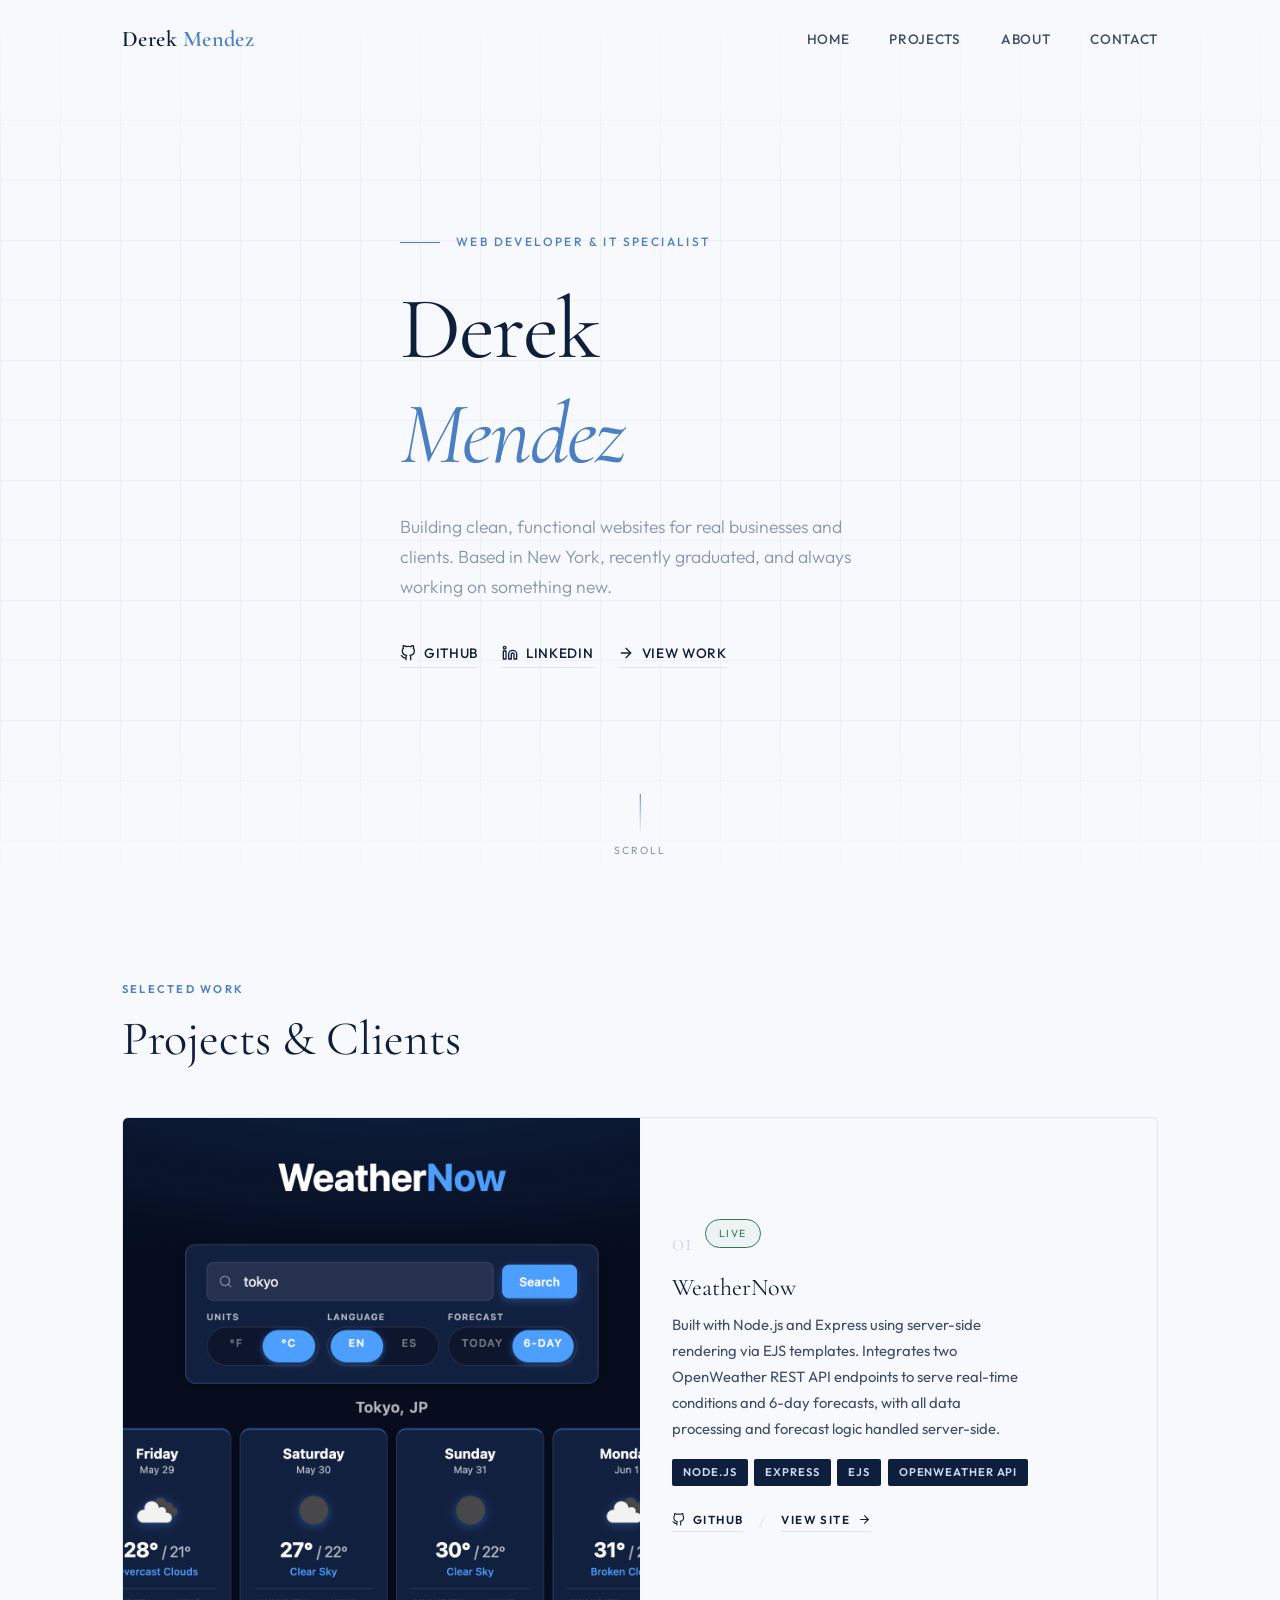
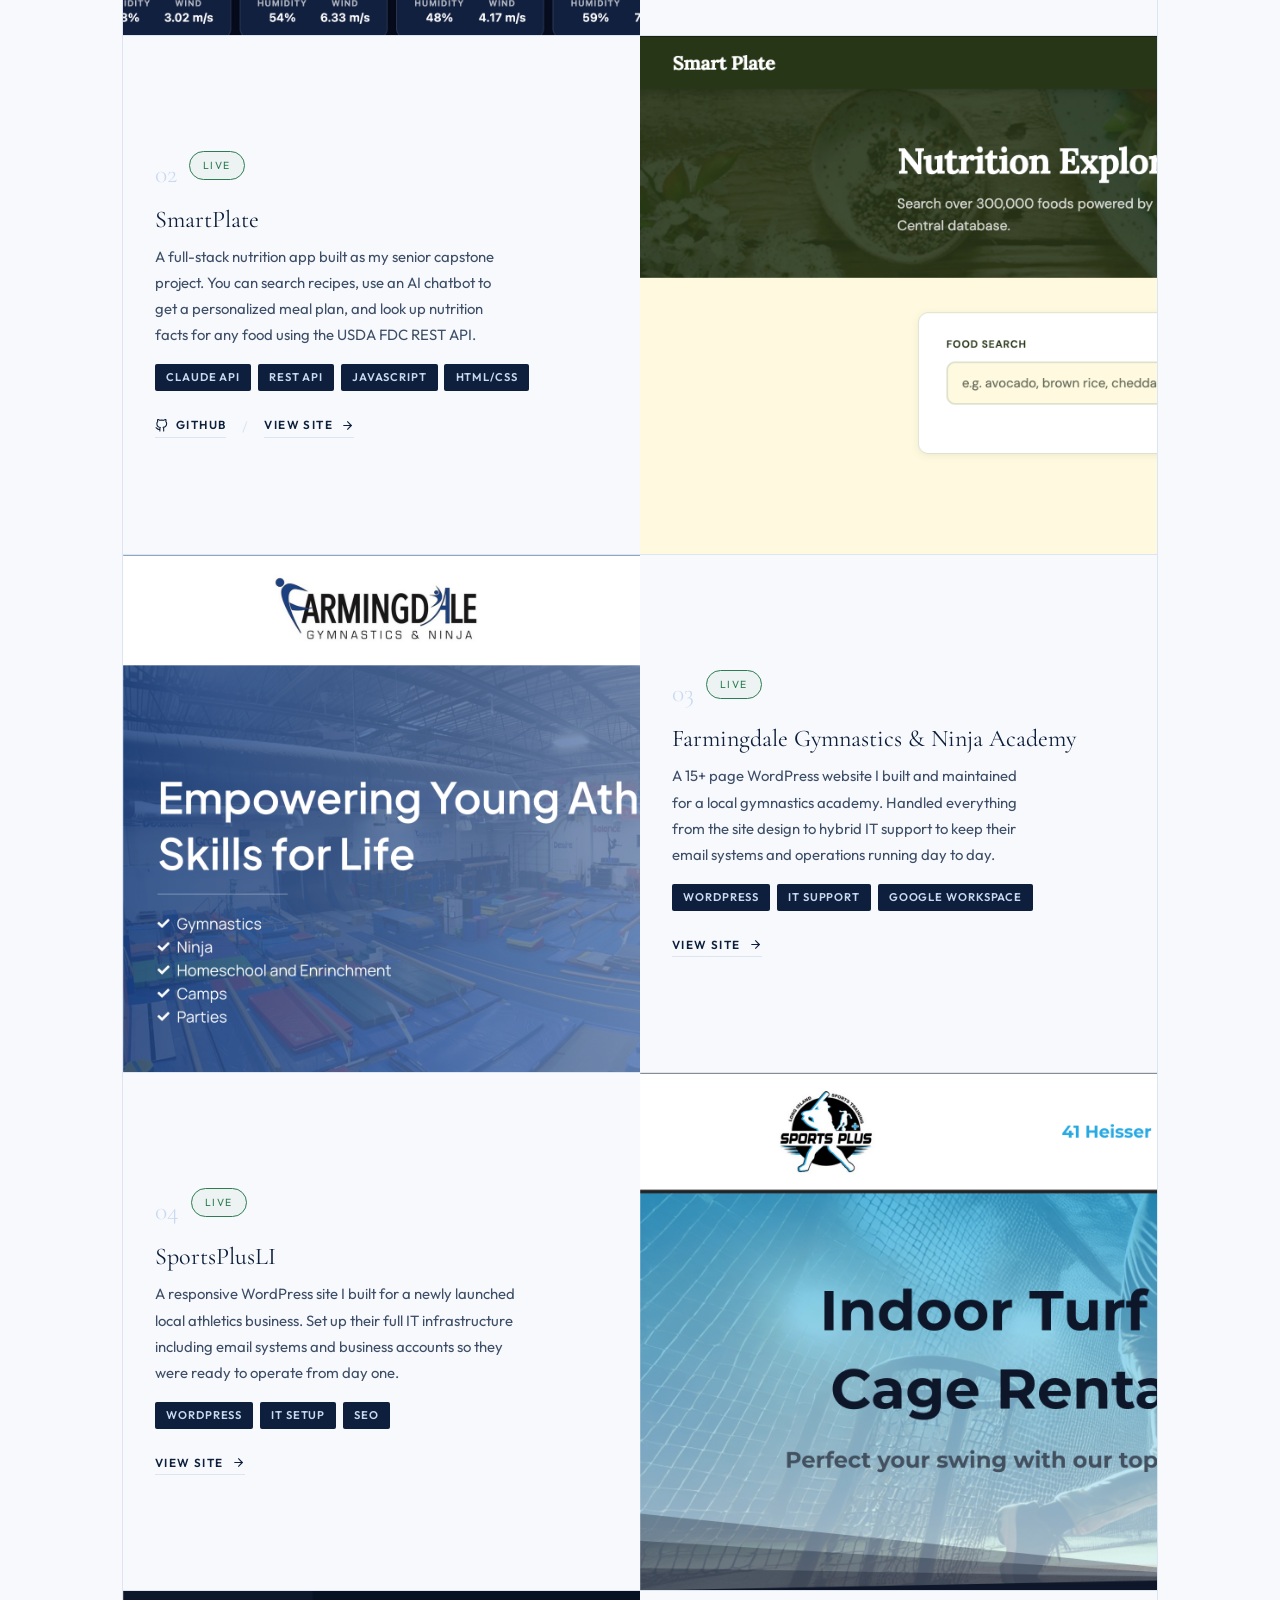
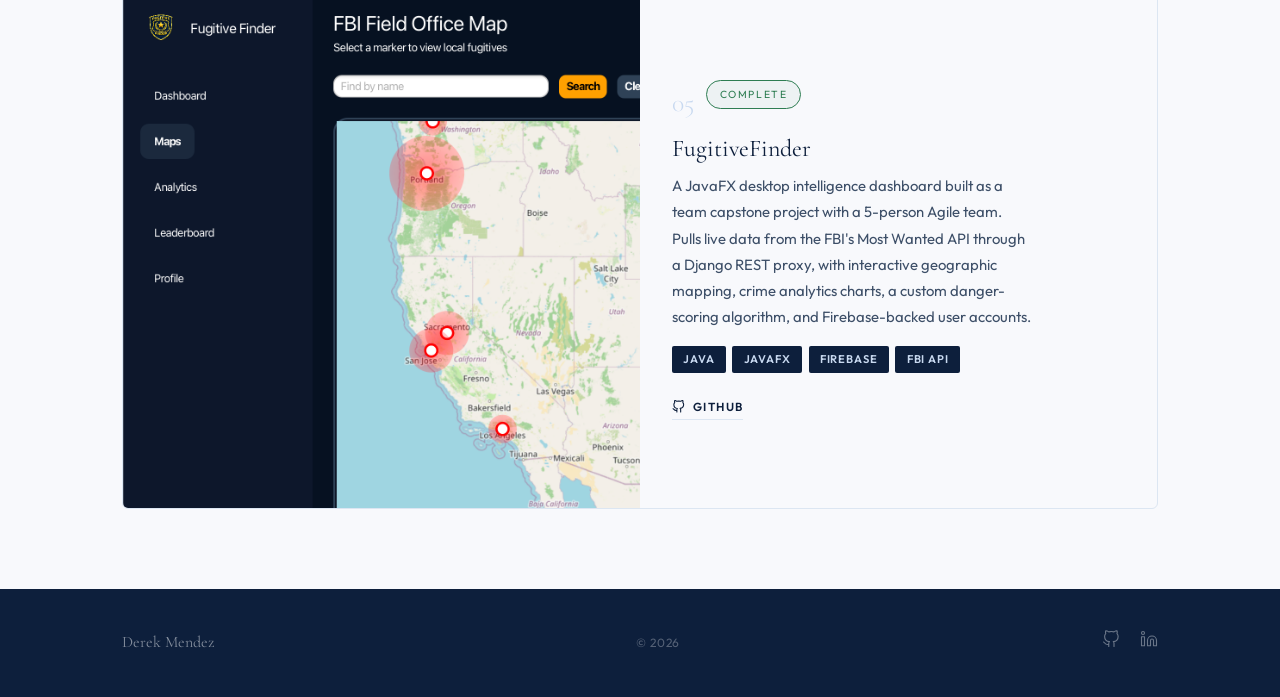
==== websites/index.html @ 8d2888b8 "Renamed folder" ====
<!--Derek Mendez Portfolio - index.html-->
<!DOCTYPE html>
<html lang="en">
<head>
  <meta charset="UTF-8" />
  <meta name="viewport" content="width=device-width, initial-scale=1.0" />
  <meta name="description" content="Derek Mendez - Web Developer & IT Specialist based in New York." />
  <title>Derek Mendez</title>
  <link rel="stylesheet" href="../css/style.css" />
</head>
<body>

<!--Navigation Top Bar-->
<nav>
  <div class="nav-inner">
    <a class="nav-logo" href="../index.html">Derek <span>Mendez</span></a>
    <ul class="nav-links">
      <li><a href="../index.html">Home</a></li>
      <li><a href="#projects">Projects</a></li>
      <li><a href="about.html">About</a></li>
      <li><a href="contact.html">Contact</a></li>
    </ul>
    <!--Hamburger for mobile-->
    <button class="hamburger" aria-label="Toggle menu">
      <span></span><span></span><span></span>
    </button>
  </div>
</nav>

<!--Mobile Menu-->
<div class="mobile-menu">
  <a href="../index.html">Home</a>
  <a href="#projects">Projects</a>
  <a href="about.html">About</a>
  <a href="contact.html">Contact</a>
</div>

<!--Hero Section-->
<section class="hero">
  <div class="container hero-content">
    <div class="hero-eyebrow">
      <span>Web Developer &amp; IT Specialist</span>
    </div>

    <h1>Derek<br /><em>Mendez</em></h1>

    <p class="hero-description">
      Building clean, functional websites for real businesses and clients.
      Based in New York, recently graduated, and always working on something new.
    </p>

    <!--Links in hero section-->
    <div class="hero-links">
      <a href="https://github.com/drkmz" target="_blank" rel="noopener">
        <!--GitHub icon-->
        <svg viewBox="0 0 24 24"><path d="M9 19c-5 1.5-5-2.5-7-3m14 6v-3.87a3.37 3.37 0 0 0-.94-2.61c3.14-.35 6.44-1.54 6.44-7A5.44 5.44 0 0 0 20 4.77 5.07 5.07 0 0 0 19.91 1S18.73.65 16 2.48a13.38 13.38 0 0 0-7 0C6.27.65 5.09 1 5.09 1A5.07 5.07 0 0 0 5 4.77a5.44 5.44 0 0 0-1.5 3.78c0 5.42 3.3 6.61 6.44 7A3.37 3.37 0 0 0 9 18.13V22"/></svg>
        GitHub
      </a>
      <a href="https://www.linkedin.com/in/derekmendez" target="_blank" rel="noopener">
        <!--LinkedIn icon-->
        <svg viewBox="0 0 24 24"><path d="M16 8a6 6 0 0 1 6 6v7h-4v-7a2 2 0 0 0-2-2 2 2 0 0 0-2 2v7h-4v-7a6 6 0 0 1 6-6z"/><rect x="2" y="9" width="4" height="12"/><circle cx="4" cy="4" r="2"/></svg>
        LinkedIn
      </a>
      <a href="#projects">
        <svg viewBox="0 0 24 24"><line x1="5" y1="12" x2="19" y2="12"/><polyline points="12 5 19 12 12 19"/></svg>
        View Work
      </a>
    </div>
  </div>

  <!--Scroll indicator-->
  <div class="hero-scroll">
    <div class="scroll-line"></div>
    <span>Scroll</span>
  </div>
</section>

<!--Projects Section-->
<section class="projects-section" id="projects">
  <div class="container">
    <span class="section-label">Selected Work</span>
    <h2>Projects &amp; Clients</h2>
  </div>

  <!--Project list - alternating image left/right, wrapped in container to keep it compact-->
  <div class="project-list-container">
    <div class="project-list">

      <!--Project 1 - WeatherNow-->
      <div class="project-row reveal">
        <div class="project-image">
          <a href="https://weathernow-sih1.onrender.com" target="_blank" rel="noopener">
            <img src="../images/WeatherNow.png" alt="WeatherNow weather app screenshot" />
            <div class="image-overlay"><span>Visit Site &rarr;</span></div>
          </a>
        </div>
        <div class="project-text">
          <div class="project-meta">
            <span class="project-num">01</span>
            <span class="project-status-badge status-live">Live</span>
          </div>
          <h3>WeatherNow</h3>
          <p>
            Built with Node.js and Express using server-side rendering via EJS templates.
            Integrates two OpenWeather REST API endpoints to serve real-time conditions and
            6-day forecasts, with all data processing and forecast logic handled server-side.
          </p>
          <div class="tech-stack">
            <span class="tech-tag">Node.js</span>
            <span class="tech-tag">Express</span>
            <span class="tech-tag">EJS</span>
            <span class="tech-tag">OpenWeather API</span>
          </div>
          <div class="project-links">
            <a href="https://github.com/drkmz/WeatherNow" target="_blank" rel="noopener" class="project-link">
              <svg viewBox="0 0 24 24"><path d="M9 19c-5 1.5-5-2.5-7-3m14 6v-3.87a3.37 3.37 0 0 0-.94-2.61c3.14-.35 6.44-1.54 6.44-7A5.44 5.44 0 0 0 20 4.77 5.07 5.07 0 0 0 19.91 1S18.73.65 16 2.48a13.38 13.38 0 0 0-7 0C6.27.65 5.09 1 5.09 1A5.07 5.07 0 0 0 5 4.77a5.44 5.44 0 0 0-1.5 3.78c0 5.42 3.3 6.61 6.44 7A3.37 3.37 0 0 0 9 18.13V22"/></svg>
              GitHub
            </a>
            <span class="project-links-sep">/</span>
            <a href="https://weathernow-sih1.onrender.com" target="_blank" rel="noopener" class="project-link">
              View Site
              <svg viewBox="0 0 24 24"><line x1="5" y1="12" x2="19" y2="12"/><polyline points="12 5 19 12 12 19"/></svg>
            </a>
          </div>
        </div>
      </div>

      <!--Project 2 - SmartPlate-->
      <div class="project-row project-row-reverse reveal">
        <div class="project-image">
          <div class="project-placeholder placeholder-smartplate">
            <a href="https://smartplate.site/" target="_blank" rel="noopener">
              <img src="../images/smartplate.png" alt="SmartPlate nutrition app screenshot" />
              <div class="image-overlay"><span>Visit Site &rarr;</span></div>
            </a>
          </div>
        </div>
        <div class="project-text">
          <div class="project-meta">
            <span class="project-num">02</span>
            <span class="project-status-badge status-live">Live</span>
          </div>
          <h3>SmartPlate</h3>
          <p>
            A full-stack nutrition app built as my senior capstone project. You can search recipes,
            use an AI chatbot to get a personalized meal plan, and look up nutrition
            facts for any food using the USDA FDC REST API.
          </p>
          <div class="tech-stack">
            <span class="tech-tag">Claude API</span>
            <span class="tech-tag">REST API</span>
            <span class="tech-tag">JavaScript</span>
            <span class="tech-tag">HTML/CSS</span>
          </div>
          <div class="project-links">
            <a href="https://github.com/drkmz/SmartPlate" target="_blank" rel="noopener" class="project-link">
              <svg viewBox="0 0 24 24"><path d="M9 19c-5 1.5-5-2.5-7-3m14 6v-3.87a3.37 3.37 0 0 0-.94-2.61c3.14-.35 6.44-1.54 6.44-7A5.44 5.44 0 0 0 20 4.77 5.07 5.07 0 0 0 19.91 1S18.73.65 16 2.48a13.38 13.38 0 0 0-7 0C6.27.65 5.09 1 5.09 1A5.07 5.07 0 0 0 5 4.77a5.44 5.44 0 0 0-1.5 3.78c0 5.42 3.3 6.61 6.44 7A3.37 3.37 0 0 0 9 18.13V22"/></svg>
              GitHub
            </a>
            <span class="project-links-sep">/</span>
            <a href="https://smartplate.site/" target="_blank" rel="noopener" class="project-link">
              View Site
              <svg viewBox="0 0 24 24"><line x1="5" y1="12" x2="19" y2="12"/><polyline points="12 5 19 12 12 19"/></svg>
            </a>
          </div>
        </div>
      </div>

      <!--Project 3 - Farmingdale Gymnastics-->
      <div class="project-row reveal">
        <div class="project-image">
          <a href="http://fgany.com" target="_blank" rel="noopener">
            <img src="../images/fgany.png" alt="Farmingdale Gymnastics and Ninja Academy website screenshot" />
            <div class="image-overlay"><span>Visit Site &rarr;</span></div>
          </a>
        </div>
        <div class="project-text">
          <div class="project-meta">
            <span class="project-num">03</span>
            <span class="project-status-badge status-live">Live</span>
          </div>
          <h3>Farmingdale Gymnastics &amp; Ninja Academy</h3>
          <p>
            A 15+ page WordPress website I built and maintained for a local gymnastics academy.
            Handled everything from the site design to hybrid IT support to keep
            their email systems and operations running day to day.
          </p>
          <div class="tech-stack">
            <span class="tech-tag">WordPress</span>
            <span class="tech-tag">IT Support</span>
            <span class="tech-tag">Google Workspace</span>
          </div>
          <a href="http://fgany.com" target="_blank" rel="noopener" class="project-link">
            View Site
            <svg viewBox="0 0 24 24"><line x1="5" y1="12" x2="19" y2="12"/><polyline points="12 5 19 12 12 19"/></svg>
          </a>
        </div>
      </div>

      <!--Project 4 - SportsPlusLI-->
      <div class="project-row project-row-reverse reveal">
        <div class="project-image">
          <a href="http://it.sportsplusli.com" target="_blank" rel="noopener">
            <img src="../images/sportsplusli.png" alt="SportsPlusLI website screenshot" />
            <div class="image-overlay"><span>Visit Site &rarr;</span></div>
          </a>
        </div>
        <div class="project-text">
          <div class="project-meta">
            <span class="project-num">04</span>
            <span class="project-status-badge status-live">Live</span>
          </div>
          <h3>SportsPlusLI</h3>
          <p>
            A responsive WordPress site I built for a newly launched local athletics business.
            Set up their full IT infrastructure including email systems and business accounts
            so they were ready to operate from day one.
          </p>
          <div class="tech-stack">
            <span class="tech-tag">WordPress</span>
            <span class="tech-tag">IT Setup</span>
            <span class="tech-tag">SEO</span>
          </div>
          <a href="http://it.sportsplusli.com" target="_blank" rel="noopener" class="project-link">
            View Site
            <svg viewBox="0 0 24 24"><line x1="5" y1="12" x2="19" y2="12"/><polyline points="12 5 19 12 12 19"/></svg>
          </a>
        </div>
      </div>

      <!--Project 5 - FugitiveFinder-->
      <div class="project-row reveal">
        <div class="project-image">
          <a href="https://github.com/drkmz/Fugitive-Finder" target="_blank" rel="noopener">
            <img src="../images/fugitivefinder.png" alt="FugitiveFinder desktop app screenshot" />
            <div class="image-overlay"><span>View on GitHub &rarr;</span></div>
          </a>
        </div>
        <div class="project-text">
          <div class="project-meta">
            <span class="project-num">05</span>
            <span class="project-status-badge status-live">Complete</span>
          </div>
          <h3>FugitiveFinder</h3>
          <p>
            A JavaFX desktop intelligence dashboard built as a team capstone project with a
            5-person Agile team. Pulls live data from the FBI's Most Wanted API through a Django
            REST proxy, with interactive geographic mapping, crime analytics charts, a custom
            danger-scoring algorithm, and Firebase-backed user accounts.
          </p>
          <div class="tech-stack">
            <span class="tech-tag">Java</span>
            <span class="tech-tag">JavaFX</span>
            <span class="tech-tag">Firebase</span>
            <span class="tech-tag">FBI API</span>
          </div>
          <a href="https://github.com/drkmz/Fugitive-Finder" target="_blank" rel="noopener" class="project-link">
            <svg viewBox="0 0 24 24"><path d="M9 19c-5 1.5-5-2.5-7-3m14 6v-3.87a3.37 3.37 0 0 0-.94-2.61c3.14-.35 6.44-1.54 6.44-7A5.44 5.44 0 0 0 20 4.77 5.07 5.07 0 0 0 19.91 1S18.73.65 16 2.48a13.38 13.38 0 0 0-7 0C6.27.65 5.09 1 5.09 1A5.07 5.07 0 0 0 5 4.77a5.44 5.44 0 0 0-1.5 3.78c0 5.42 3.3 6.61 6.44 7A3.37 3.37 0 0 0 9 18.13V22"/></svg>
            GitHub
          </a>
        </div>
      </div>

    </div><!--end project-list-->
  </div><!--end project-list-container-->
</section>

<!--Footer-->
<footer>
  <div class="footer-inner">
    <span class="footer-name">Derek Mendez</span>
    <span class="footer-copy">&copy; 2026</span>
    <div class="footer-socials">
      <a href="https://github.com/drkmz" target="_blank" rel="noopener" aria-label="GitHub">
        <svg viewBox="0 0 24 24"><path d="M9 19c-5 1.5-5-2.5-7-3m14 6v-3.87a3.37 3.37 0 0 0-.94-2.61c3.14-.35 6.44-1.54 6.44-7A5.44 5.44 0 0 0 20 4.77 5.07 5.07 0 0 0 19.91 1S18.73.65 16 2.48a13.38 13.38 0 0 0-7 0C6.27.65 5.09 1 5.09 1A5.07 5.07 0 0 0 5 4.77a5.44 5.44 0 0 0-1.5 3.78c0 5.42 3.3 6.61 6.44 7A3.37 3.37 0 0 0 9 18.13V22"/></svg>
      </a>
      <a href="https://www.linkedin.com/in/derekmendez" target="_blank" rel="noopener" aria-label="LinkedIn">
        <svg viewBox="0 0 24 24"><path d="M16 8a6 6 0 0 1 6 6v7h-4v-7a2 2 0 0 0-2-2 2 2 0 0 0-2 2v7h-4v-7a6 6 0 0 1 6-6z"/><rect x="2" y="9" width="4" height="12"/><circle cx="4" cy="4" r="2"/></svg>
      </a>
    </div>
  </div>
</footer>
<!--Inject js scrip-->
<script src="../js/main.js"></script>
</body>
</html>
---- css/style.css ----
/* Derek Mendez Portfolio - style.css */

/* Import Google fonts*/
@import url('https://fonts.googleapis.com/css2?family=Cormorant+Garamond:ital,wght@0,300;0,400;0,600;1,300;1,400&family=Outfit:wght@300;400;500;600&display=swap');

/*Save color variables from color pallete */
:root {
  --navy:       #0d1f3c;
  --navy-mid:   #162847;
  --navy-light: #1e3560;
  --blue-accent:#4a7fc1;
  --blue-soft:  #c8d9f0;
  --white:      #f8f9fc;
  --off-white:  #eef1f7;
  --text-body:  #3d4f68;
  --text-muted: #8496af;
  --border:     #dce6f2;

  /*Other needed variables*/
  --font-display: 'Cormorant Garamond', serif;
  --font-body:    'Outfit', sans-serif;

  --radius: 4px;
  --transition: 0.3s ease;
  --shadow: 0 2px 20px rgba(13,31,60,0.08);
  --shadow-hover: 0 8px 40px rgba(13,31,60,0.15);
}

/*Reset*/
*, *::before, *::after { box-sizing: border-box; margin: 0; padding: 0; }

html { scroll-behavior: smooth; font-size: 16px; }

body {
  font-family: var(--font-body);
  background: var(--white);
  color: var(--text-body);
  line-height: 1.7;
  -webkit-font-smoothing: antialiased;
}

img {
  display: block; max-width: 100%;
}
a {
  text-decoration: none; color: inherit;
}
ul {
  list-style: none;
}

/*Typography*/
h1, h2, h3, h4 {
  font-family: var(--font-display);
  color: var(--navy);
  line-height: 1.2;
  font-weight: 400;
}

/*Responsive font sizes that scales with viewport*/
h1 { font-size: clamp(3rem, 7vw, 5.5rem); letter-spacing: -0.02em; }
h2 { font-size: clamp(2rem, 4vw, 3rem); }
h3 { font-size: clamp(1.3rem, 2.5vw, 1.8rem); }

.section-label {
  font-family: var(--font-body);
  font-size: 0.7rem;
  font-weight: 600;
  letter-spacing: 0.2em;
  text-transform: uppercase;
  color: var(--blue-accent);
  display: block;
  margin-bottom: 0.75rem;
}

/*Layout Container*/
.container {
  max-width: 1100px;
  margin: 0 auto;
  padding: 0 2rem;
}

section { padding: 5rem 0; }

/*Nav Bar*/
nav {
  position: fixed;
  top: 0; left: 0; right: 0;
  z-index: 100;
  padding: 1.25rem 0;
  background: transparent;
  transition: background var(--transition), box-shadow var(--transition), border-color var(--transition);
}

nav.scrolled {
  background: rgba(248,249,252,0.97);
  backdrop-filter: blur(12px);
  box-shadow: 0 1px 0 var(--border), 0 2px 12px rgba(13,31,60,0.08);
  border-bottom: 1px solid var(--border);
}

.nav-inner {
  max-width: 1100px;
  margin: 0 auto;
  padding: 0 2rem;
  display: flex;
  align-items: center;
  justify-content: space-between;
}

.nav-logo {
  font-family: var(--font-display);
  font-size: 1.4rem;
  font-weight: 600;
  color: var(--navy);
  letter-spacing: 0.02em;
}

.nav-logo span {
  color: var(--blue-accent);
}

.nav-links {
  display: flex;
  gap: 2.5rem;
  align-items: center;
}

.nav-links a {
  font-size: 0.85rem;
  font-weight: 500;
  letter-spacing: 0.05em;
  color: var(--text-body);
  text-transform: uppercase;
  position: relative;
  transition: color var(--transition);
}

.nav-links a::after {
  content: '';
  position: absolute;
  bottom: -3px; left: 0;
  width: 0; height: 1.5px;
  background: var(--blue-accent);
  transition: width var(--transition);
}

.nav-links a:hover,
.nav-links a.active {
  color: var(--navy);
}

.nav-links a:hover::after,
.nav-links a.active::after {
  width: 100%;
}

/*Hamburger */
.hamburger {
  display: none;
  flex-direction: column;
  gap: 5px;
  cursor: pointer;
  background: none;
  border: none;
  padding: 4px;
}

.hamburger span {
  display: block;
  width: 24px;
  height: 2px;
  background: var(--navy);
  transition: all var(--transition);
}

.hamburger.open span:nth-child(1) { transform: rotate(45deg) translate(5px, 5px); }
.hamburger.open span:nth-child(2) { opacity: 0; }
.hamburger.open span:nth-child(3) { transform: rotate(-45deg) translate(5px, -5px); }

/*Mobile nav */
.mobile-menu {
  display: none;
  position: fixed;
  top: 0; left: 0; right: 0; bottom: 0;
  background: var(--navy);
  z-index: 99;
  flex-direction: column;
  align-items: center;
  justify-content: center;
  gap: 2.5rem;
}

.mobile-menu.open { display: flex; }

.mobile-menu a {
  font-family: var(--font-display);
  font-size: 2.5rem;
  color: var(--white);
  font-weight: 300;
  letter-spacing: 0.02em;
  transition: color var(--transition);
}

.mobile-menu a:hover { color: var(--blue-soft); }

/*Home Page - Hero Section*/
.hero {
  min-height: 100vh;
  display: flex;
  align-items: center;
  padding-top: 5rem;
  position: relative;
  overflow: hidden;
}

/*Grid background */
.hero::before {
  content: '';
  position: absolute;
  inset: 0;
  background-image:
    linear-gradient(var(--border) 1px, transparent 1px),
    linear-gradient(90deg, var(--border) 1px, transparent 1px);
  background-size: 60px 60px;
  opacity: 0.4;
  pointer-events: none;
}

/*Gradient fade from top and bottom */
.hero::after {
  content: '';
  position: absolute;
  inset: 0;
  background:
    linear-gradient(to bottom, var(--white) 0%, transparent 20%, transparent 80%, var(--white) 100%);
  pointer-events: none;
}

.hero-content {
  position: relative;
  z-index: 1;
}

.hero-eyebrow {
  display: flex;
  align-items: center;
  gap: 1rem;
  margin-bottom: 1.5rem;
  opacity: 0;
  animation: fadeUp 0.8s ease 0.2s forwards;
}

.hero-eyebrow::before {
  content: '';
  display: block;
  width: 40px;
  height: 1px;
  background: var(--blue-accent);
}

.hero-eyebrow span {
  font-size: 0.75rem;
  font-weight: 500;
  letter-spacing: 0.2em;
  text-transform: uppercase;
  color: var(--blue-accent);
}

.hero h1 {
  opacity: 0;
  animation: fadeUp 0.8s ease 0.4s forwards;
}

.hero h1 em {
  font-style: italic;
  color: var(--blue-accent);
}

.hero-description {
  margin-top: 1.5rem;
  font-size: 1.1rem;
  color: var(--text-muted);
  max-width: 480px;
  font-weight: 300;
  opacity: 0;
  animation: fadeUp 0.8s ease 0.6s forwards;
}

.hero-links {
  display: flex;
  gap: 1.5rem;
  margin-top: 2.5rem;
  opacity: 0;
  animation: fadeUp 0.8s ease 0.8s forwards;
}

.hero-links a {
  display: flex;
  align-items: center;
  gap: 0.5rem;
  font-size: 0.85rem;
  font-weight: 500;
  letter-spacing: 0.05em;
  text-transform: uppercase;
  color: var(--navy);
  border-bottom: 1.5px solid var(--border);
  padding-bottom: 2px;
  transition: color var(--transition), border-color var(--transition);
}

.hero-links a:hover {
  color: var(--blue-accent);
  border-color: var(--blue-accent);
}

.hero-links a svg {
  width: 16px; height: 16px;
  stroke: currentColor;
  fill: none;
  stroke-width: 2;
  stroke-linecap: round;
  stroke-linejoin: round;
}

.hero-scroll {
  position: absolute;
  bottom: 2.5rem;
  left: 50%;
  transform: translateX(-50%);
  z-index: 1;
  display: flex;
  flex-direction: column;
  align-items: center;
  gap: 0.5rem;
  opacity: 0;
  animation: fadeIn 1s ease 1.2s forwards;
}

.hero-scroll span {
  font-size: 0.65rem;
  letter-spacing: 0.2em;
  text-transform: uppercase;
  color: var(--text-muted);
}

.scroll-line {
  width: 1px;
  height: 40px;
  background: linear-gradient(to bottom, var(--blue-accent), transparent);
  animation: scrollPulse 2s ease-in-out infinite;
}

/*Projects section on home page - justinchi.me style*/
.projects-section {
  padding: 5rem 0;
}

.projects-section > .container {
  margin-bottom: 3rem;
}

/*Constrains the whole project list to a box - keeps it compact*/
.project-list-container {
  max-width: 1100px;
  margin: 0 auto;
  padding: 0 2rem;
}

/*Each project row - image on one side, text on other*/
.project-list {
  display: flex;
  flex-direction: column;
  border: 1px solid var(--border);
  border-radius: 6px;
  overflow: hidden;
}

.project-row {
  display: grid;
  grid-template-columns: 1fr 1fr;
  min-height: 260px;
  border-bottom: 1px solid var(--border);
  opacity: 0;
  transform: translateY(24px);
  transition: opacity 0.6s ease, transform 0.6s ease;
}

.project-row.visible {
  opacity: 1;
  transform: translateY(0);
}

.project-row:last-child {
  border-bottom: none;
}

/*Flip image to right side on even rows*/
.project-row-reverse {
  direction: rtl;
}

.project-row-reverse > * {
  direction: ltr;
}

/*Image half*/
.project-image {
  position: relative;
  overflow: hidden;
  background: var(--off-white);
}

.project-image a {
  display: block;
  width: 100%;
  height: 100%;
}

.project-image img {
  width: 100%;
  height: 100%;
  object-fit: cover;
  object-position: top center;
  display: block;
  transition: transform 0.5s ease;
}

.project-image:hover img {
  transform: scale(1.03);
}

/*Hover overlay on image*/
.image-overlay {
  position: absolute;
  inset: 0;
  background: rgba(13,31,60,0.5);
  display: flex;
  align-items: center;
  justify-content: center;
  opacity: 0;
  transition: opacity var(--transition);
}

.project-image:hover .image-overlay {
  opacity: 1;
}

.image-overlay span {
  font-size: 0.85rem;
  font-weight: 600;
  letter-spacing: 0.15em;
  text-transform: uppercase;
  color: var(--white);
}

/*Placeholder for in-progress projects*/
.project-placeholder {
  width: 100%;
  height: 100%;
  min-height: 260px;
  display: flex;
  flex-direction: column;
  align-items: center;
  justify-content: center;
  gap: 0.75rem;
}

.placeholder-smartplate {
  background: linear-gradient(135deg, var(--navy) 0%, var(--navy-light) 100%);
}

.placeholder-fugitive {
  background: linear-gradient(135deg, #0d2240 0%, #1a3a5c 100%);
}

.placeholder-weathernow {
  background: linear-gradient(135deg, #0b1d33 0%, #0e3460 50%, #1a5276 100%);
}

.project-placeholder svg {
  width: 36px;
  height: 36px;
  stroke: var(--blue-soft);
  opacity: 0.5;
}

.project-placeholder span {
  font-family: var(--font-display);
  font-size: 1.1rem;
  font-weight: 600;
  color: rgba(248,249,252,0.6);
  letter-spacing: 0.02em;
}

.project-placeholder small {
  font-size: 0.65rem;
  font-weight: 600;
  letter-spacing: 0.2em;
  text-transform: uppercase;
  color: var(--blue-accent);
  border: 1px solid var(--blue-accent);
  padding: 0.2rem 0.7rem;
  border-radius: 20px;
}

/*Text half - tightened padding*/
.project-text {
  padding: 1.75rem 2rem;
  display: flex;
  flex-direction: column;
  justify-content: center;
}

.project-meta {
  display: flex;
  align-items: center;
  gap: 0.75rem;
  margin-bottom: 0.6rem;
}

.project-num {
  font-family: var(--font-display);
  font-size: 1.6rem;
  font-weight: 300;
  color: var(--blue-soft);
  line-height: 1;
  user-select: none;
}

.project-text h3 {
  margin-bottom: 0.6rem;
  font-size: clamp(1.1rem, 2vw, 1.5rem);
}

.project-text p {
  color: var(--text-body);
  font-size: 0.93rem;
  font-weight: 400;
  line-height: 1.75;
  margin-bottom: 1rem;
  max-width: 360px;
}

/*Arrow link at bottom of project text*/
.project-link {
  display: inline-flex;
  align-items: center;
  gap: 0.5rem;
  font-size: 0.73rem;
  font-weight: 600;
  letter-spacing: 0.12em;
  text-transform: uppercase;
  color: var(--navy);
  border-bottom: 1.5px solid var(--border);
  padding-bottom: 2px;
  align-self: flex-start;
  transition: color var(--transition), border-color var(--transition), gap var(--transition);
}

.project-link:hover {
  color: var(--blue-accent);
  border-color: var(--blue-accent);
  gap: 0.8rem;
}

.project-link svg {
  width: 13px; height: 13px;
  stroke: currentColor;
  fill: none;
  stroke-width: 2;
  stroke-linecap: round;
  stroke-linejoin: round;
}

.project-links {
  display: flex;
  align-items: center;
  gap: 1rem;
  flex-wrap: wrap;
}

.project-links-sep {
  color: var(--border);
  font-size: 0.9rem;
  user-select: none;
}

/*About Page*/
.about-hero {
  padding-top: 10rem;
  padding-bottom: 2rem;
}

.about-hero h1 { margin-bottom: 1.5rem; }

.resume-actions {
  display: flex;
  gap: 1rem;
  margin-top: 2rem;
  flex-wrap: wrap;
}

.btn-resume {
  display: inline-flex;
  align-items: center;
  gap: 0.5rem;
  font-family: var(--font-body);
  font-size: 0.73rem;
  font-weight: 600;
  letter-spacing: 0.12em;
  text-transform: uppercase;
  padding: 0.75rem 1.5rem;
  border-radius: var(--radius);
  cursor: pointer;
  transition: all var(--transition);
  text-decoration: none;
}

.btn-resume-primary {
  background: var(--navy);
  color: var(--white);
  border: 1.5px solid var(--navy);
}

.btn-resume-primary:hover {
  background: var(--blue-accent);
  border-color: var(--blue-accent);
}

.btn-resume-secondary {
  background: transparent;
  color: var(--navy);
  border: 1.5px solid var(--border);
}

.btn-resume-secondary:hover {
  border-color: var(--blue-accent);
  color: var(--blue-accent);
}

.btn-resume svg {
  width: 14px;
  height: 14px;
  stroke: currentColor;
  fill: none;
  stroke-width: 2;
  stroke-linecap: round;
  stroke-linejoin: round;
}

/* Resume modal */
.resume-modal {
  display: none;
  position: fixed;
  inset: 0;
  background: rgba(13,31,60,0.7);
  z-index: 1000;
  align-items: center;
  justify-content: center;
  padding: 2rem;
}

.resume-modal.open {
  display: flex;
}

.resume-modal-inner {
  background: var(--white);
  border-radius: 6px;
  width: 100%;
  max-width: 900px;
  height: 92vh;
  display: flex;
  flex-direction: column;
  overflow: hidden;
  box-shadow: 0 20px 60px rgba(13,31,60,0.3);
}

.resume-modal-header {
  display: flex;
  align-items: center;
  justify-content: space-between;
  padding: 1rem 1.5rem;
  border-bottom: 1px solid var(--border);
  flex-shrink: 0;
}

.resume-modal-header span {
  font-size: 0.75rem;
  font-weight: 600;
  letter-spacing: 0.1em;
  text-transform: uppercase;
  color: var(--navy);
}

.resume-modal-header a {
  display: inline-flex;
  align-items: center;
  gap: 0.4rem;
  font-size: 0.73rem;
  font-weight: 600;
  letter-spacing: 0.1em;
  text-transform: uppercase;
  color: var(--blue-accent);
  text-decoration: none;
  transition: color var(--transition);
}

.resume-modal-header a:hover { color: var(--navy); }

.resume-modal-header a svg {
  width: 13px; height: 13px;
  stroke: currentColor;
  fill: none;
  stroke-width: 2;
  stroke-linecap: round;
  stroke-linejoin: round;
}

.resume-modal-close {
  background: none;
  border: none;
  cursor: pointer;
  padding: 0.25rem;
  color: var(--text-muted);
  transition: color var(--transition);
  margin-left: 1.5rem;
}

.resume-modal-close:hover { color: var(--navy); }

.resume-modal-close svg {
  width: 18px; height: 18px;
  stroke: currentColor;
  fill: none;
  stroke-width: 2;
  stroke-linecap: round;
  stroke-linejoin: round;
}

.resume-modal-inner iframe {
  flex: 1;
  width: 100%;
  border: none;
  min-height: 0;
}

@media (max-width: 768px) {
  .btn-resume-preview { display: none; }
}

.about-hero .lead {
  font-size: 1.2rem;
  color: var(--text-muted);
  max-width: 600px;
  font-weight: 300;
  line-height: 1.8;
}

.about-divider {
  width: 100%;
  height: 1px;
  background: var(--border);
  margin: 3rem 0;
}

.about-grid {
  display: grid;
  grid-template-columns: 1fr 1fr;
  gap: 5rem;
  align-items: start;
}

.about-bio p {
  margin-bottom: 1.25rem;
  color: var(--text-body);
  font-size: 1rem;
  font-weight: 300;
}

.about-bio p:first-child { font-size: 1.1rem; }

.about-sidebar {}

.sidebar-block {
  margin-bottom: 3rem;
}

.sidebar-block h4 {
  font-size: 0.7rem;
  letter-spacing: 0.2em;
  text-transform: uppercase;
  color: var(--blue-accent);
  margin-bottom: 1.25rem;
  font-family: var(--font-body);
  font-weight: 600;
}

/* Education entries */
.edu-entry {
  border-left: 2px solid var(--border);
  padding-left: 1.25rem;
  margin-bottom: 1.5rem;
  position: relative;
}

.edu-entry::before {
  content: '';
  position: absolute;
  left: -4px; top: 6px;
  width: 6px; height: 6px;
  border-radius: 50%;
  background: var(--blue-accent);
}

.edu-entry .school { font-weight: 500; color: var(--navy); font-size: 0.95rem; }
.edu-entry .degree { font-size: 0.85rem; color: var(--text-muted); margin-top: 0.2rem; }
.edu-entry .year   { font-size: 0.75rem; color: var(--blue-accent); margin-top: 0.3rem; font-weight: 500; }

/*Skill tags in the about sidebar*/
.skills-list {
  display: flex;
  flex-wrap: wrap;
  gap: 0.5rem;
}

.skill-tag {
  font-size: 0.75rem;
  font-weight: 500;
  padding: 0.35rem 0.85rem;
  background: var(--off-white);
  border: 1px solid var(--border);
  color: var(--navy);
  border-radius: 3px;
  letter-spacing: 0.03em;
  transition: background var(--transition), border-color var(--transition);
}

.skill-tag:hover {
  background: var(--blue-soft);
  border-color: var(--blue-accent);
}

/*Experience entries in about page*/
.exp-entry {
  margin-bottom: 2rem;
  padding-bottom: 2rem;
  border-bottom: 1px solid var(--border);
}

.exp-entry:last-child { border-bottom: none; }

.exp-entry .role { font-weight: 500; color: var(--navy); }
.exp-entry .company {
  font-size: 0.85rem;
  color: var(--blue-accent);
  margin-bottom: 0.5rem;
}

.exp-entry ul { padding-left: 1rem; }
.exp-entry ul li {
  font-size: 0.9rem;
  color: var(--text-body);
  margin-bottom: 0.35rem;
  position: relative;
  list-style: disc;
  list-style-color: var(--border);
}

/*Projects Page*/
.projects-hero {
  padding-top: 10rem;
  padding-bottom: 3rem;
}

.projects-hero h1 { margin-bottom: 1rem; }
.projects-hero p {
  color: var(--text-muted);
  font-size: 1rem;
  font-weight: 300;
  max-width: 500px;
}

.projects-grid {
  display: grid;
  gap: 2px;
  background: var(--border);
}

.project-card {
  background: var(--white);
  padding: 3rem;
  display: grid;
  grid-template-columns: 1fr auto;
  gap: 2rem;
  align-items: start;
  transition: background var(--transition);
  opacity: 0;
  transform: translateY(20px);
  transition: background var(--transition), opacity 0.5s ease, transform 0.5s ease;
}

.project-card.visible {
  opacity: 1;
  transform: translateY(0);
}

.project-card:hover { background: var(--off-white); }

.project-info {}

.project-number {
  font-family: var(--font-display);
  font-size: 3.5rem;
  color: var(--border);
  line-height: 1;
  font-weight: 300;
  margin-bottom: 1rem;
  user-select: none;
}

.project-info h3 { margin-bottom: 0.75rem; }

.project-info p {
  color: var(--text-muted);
  font-size: 0.95rem;
  font-weight: 300;
  line-height: 1.8;
  max-width: 500px;
  margin-bottom: 1.5rem;
}

.tech-stack {
  display: flex;
  flex-wrap: wrap;
  gap: 0.4rem;
  margin-bottom: 1.5rem;
}

.tech-tag {
  font-size: 0.7rem;
  font-weight: 600;
  letter-spacing: 0.08em;
  text-transform: uppercase;
  padding: 0.25rem 0.7rem;
  background: var(--navy);
  color: var(--blue-soft);
  border-radius: 2px;
}

.project-status-badge {
  font-size: 0.65rem;
  letter-spacing: 0.15em;
  text-transform: uppercase;
  padding: 0.3rem 0.8rem;
  border: 1px solid;
  border-radius: 20px;
  display: inline-block;
  margin-bottom: 1rem;
}

.status-live {
  color: #2e7d52;
  border-color: #2e7d52;
  background: rgba(46,125,82,0.05);
}

.status-progress {
  color: var(--blue-accent);
  border-color: var(--blue-accent);
  background: rgba(74,127,193,0.05);
}

.project-actions {
  display: flex;
  flex-direction: column;
  gap: 0.75rem;
  align-items: flex-end;
  min-width: 120px;
}

.btn-project {
  display: inline-flex;
  align-items: center;
  gap: 0.5rem;
  font-size: 0.75rem;
  font-weight: 500;
  letter-spacing: 0.1em;
  text-transform: uppercase;
  padding: 0.6rem 1.2rem;
  border: 1.5px solid var(--navy);
  color: var(--navy);
  border-radius: 2px;
  transition: all var(--transition);
  white-space: nowrap;
}

.btn-project:hover {
  background: var(--navy);
  color: var(--white);
}

.btn-project.secondary {
  border-color: var(--border);
  color: var(--text-muted);
}

.btn-project.secondary:hover {
  border-color: var(--navy);
  color: var(--navy);
  background: transparent;
}

.btn-project svg {
  width: 13px; height: 13px;
  stroke: currentColor;
  fill: none;
  stroke-width: 2;
  stroke-linecap: round;
  stroke-linejoin: round;
}

/*Contact Page*/
.contact-hero {
  padding-top: 10rem;
  padding-bottom: 3rem;
}

.contact-layout {
  display: grid;
  grid-template-columns: 1fr 1fr;
  gap: 6rem;
  padding-bottom: 5rem;
}

.contact-left h2 { margin-bottom: 1.5rem; }
.contact-left p {
  color: var(--text-muted);
  font-weight: 300;
  line-height: 1.8;
  margin-bottom: 2.5rem;
}

.contact-detail {
  display: flex;
  align-items: center;
  gap: 1rem;
  margin-bottom: 1.5rem;
}

.contact-detail svg {
  width: 18px; height: 18px;
  stroke: var(--blue-accent);
  fill: none;
  stroke-width: 1.5;
  stroke-linecap: round;
  stroke-linejoin: round;
  flex-shrink: 0;
}

.contact-detail span {
  font-size: 0.9rem;
  color: var(--text-body);
}

.contact-detail a {
  color: var(--blue-accent);
  transition: color var(--transition);
}

.contact-detail a:hover { color: var(--navy); }

/*Contact form fields and submit button*/
.contact-form { display: flex; flex-direction: column; gap: 1.25rem; }

.form-group { display: flex; flex-direction: column; gap: 0.4rem; }

.form-group label {
  font-size: 0.7rem;
  font-weight: 600;
  letter-spacing: 0.15em;
  text-transform: uppercase;
  color: var(--navy);
}

.form-group input,
.form-group textarea {
  font-family: var(--font-body);
  font-size: 0.95rem;
  font-weight: 300;
  color: var(--navy);
  background: var(--off-white);
  border: 1.5px solid var(--border);
  border-radius: var(--radius);
  padding: 0.85rem 1rem;
  transition: border-color var(--transition), background var(--transition);
  outline: none;
  resize: none;
}

.form-group input:focus,
.form-group textarea:focus {
  border-color: var(--blue-accent);
  background: var(--white);
}

.form-group input.error,
.form-group textarea.error {
  border-color: #c0392b;
}

.field-error {
  font-size: 0.75rem;
  color: #c0392b;
  display: none;
}

.field-error.show { display: block; }

.btn-submit {
  font-family: var(--font-body);
  font-size: 0.8rem;
  font-weight: 600;
  letter-spacing: 0.15em;
  text-transform: uppercase;
  padding: 1rem 2rem;
  background: var(--navy);
  color: var(--white);
  border: none;
  border-radius: var(--radius);
  cursor: pointer;
  transition: background var(--transition), transform var(--transition);
  align-self: flex-start;
}

.btn-submit:hover { background: var(--navy-light); transform: translateY(-1px); }
.btn-submit:active { transform: translateY(0); }

.form-success {
  display: none;
  padding: 1.25rem;
  background: rgba(46,125,82,0.08);
  border: 1px solid rgba(46,125,82,0.25);
  border-radius: var(--radius);
  color: #2e7d52;
  font-size: 0.9rem;
}

.form-success.show { display: block; }

/*Footer*/
footer {
  background: var(--navy);
  padding: 2.5rem 0;
}

.footer-inner {
  max-width: 1100px;
  margin: 0 auto;
  padding: 0 2rem;
  display: flex;
  align-items: center;
  justify-content: space-between;
}

.footer-name {
  font-family: var(--font-display);
  font-size: 1rem;
  color: rgba(248,249,252,0.5);
}

.footer-copy {
  font-size: 0.75rem;
  color: rgba(248,249,252,0.3);
  letter-spacing: 0.05em;
}

.footer-socials {
  display: flex;
  gap: 1.25rem;
}

.footer-socials a {
  color: rgba(248,249,252,0.4);
  transition: color var(--transition);
}

.footer-socials a:hover { color: var(--white); }

.footer-socials svg {
  width: 18px; height: 18px;
  stroke: currentColor;
  fill: none;
  stroke-width: 1.5;
  stroke-linecap: round;
  stroke-linejoin: round;
}

/*Animations - fade up on load, fade in for scroll reveals*/
@keyframes fadeUp {
  from { opacity: 0; transform: translateY(24px); }
  to   { opacity: 1; transform: translateY(0); }
}

@keyframes fadeIn {
  from { opacity: 0; }
  to   { opacity: 1; }
}

@keyframes scrollPulse {
  0%, 100% { opacity: 0.4; transform: scaleY(1); }
  50%       { opacity: 1;   transform: scaleY(1.1); }
}

/*Elements that fade in when scrolled into view*/
.reveal {
  opacity: 0;
  transform: translateY(28px);
  transition: opacity 0.6s ease, transform 0.6s ease;
}

.reveal.visible {
  opacity: 1;
  transform: translateY(0);
}

.reveal-delay-1 { transition-delay: 0.1s; }
.reveal-delay-2 { transition-delay: 0.2s; }
.reveal-delay-3 { transition-delay: 0.3s; }
.reveal-delay-4 { transition-delay: 0.4s; }

/*Responsive - stacks to single column on mobile under 900px*/
@media (max-width: 900px) {
  .nav-links { display: none; }
  .hamburger { display: flex; }

  .about-grid { grid-template-columns: 1fr; gap: 3rem; }

  /*Stack project rows vertically on mobile*/
  .project-row {
    grid-template-columns: 1fr;
    min-height: unset;
  }

  .project-row-reverse {
    direction: ltr;
  }

  /*Image goes on top, text below*/
  .project-image {
    min-height: 200px;
  }

  .project-placeholder {
    min-height: 200px;
  }

  .project-text {
    padding: 1.5rem;
  }

  .contact-layout { grid-template-columns: 1fr; gap: 3rem; }
  .footer-inner { flex-direction: column; gap: 1rem; text-align: center; }
}

@media (max-width: 600px) {
  h1 { font-size: 2.5rem; }
  section { padding: 3.5rem 0; }
  .hero-links { flex-direction: column; gap: 1rem; }
  .project-text { padding: 1.75rem 1.25rem; }
}
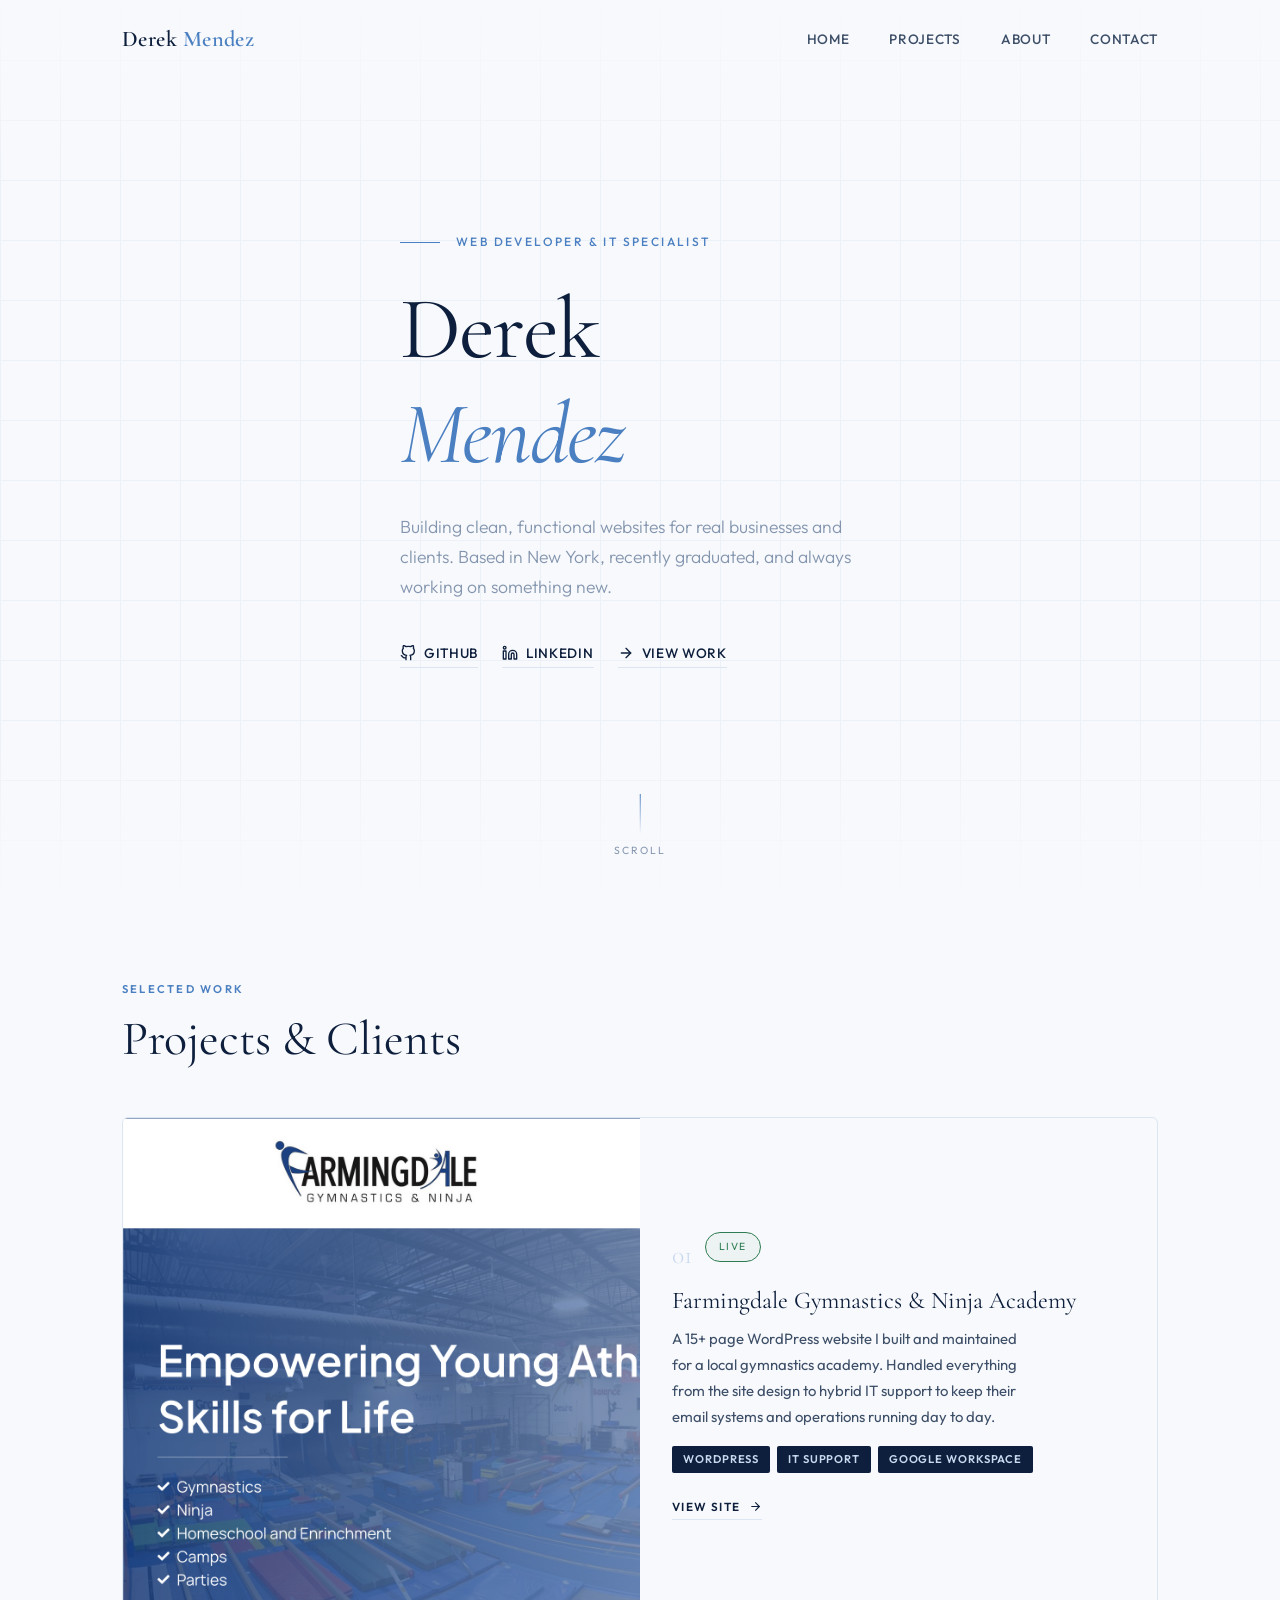
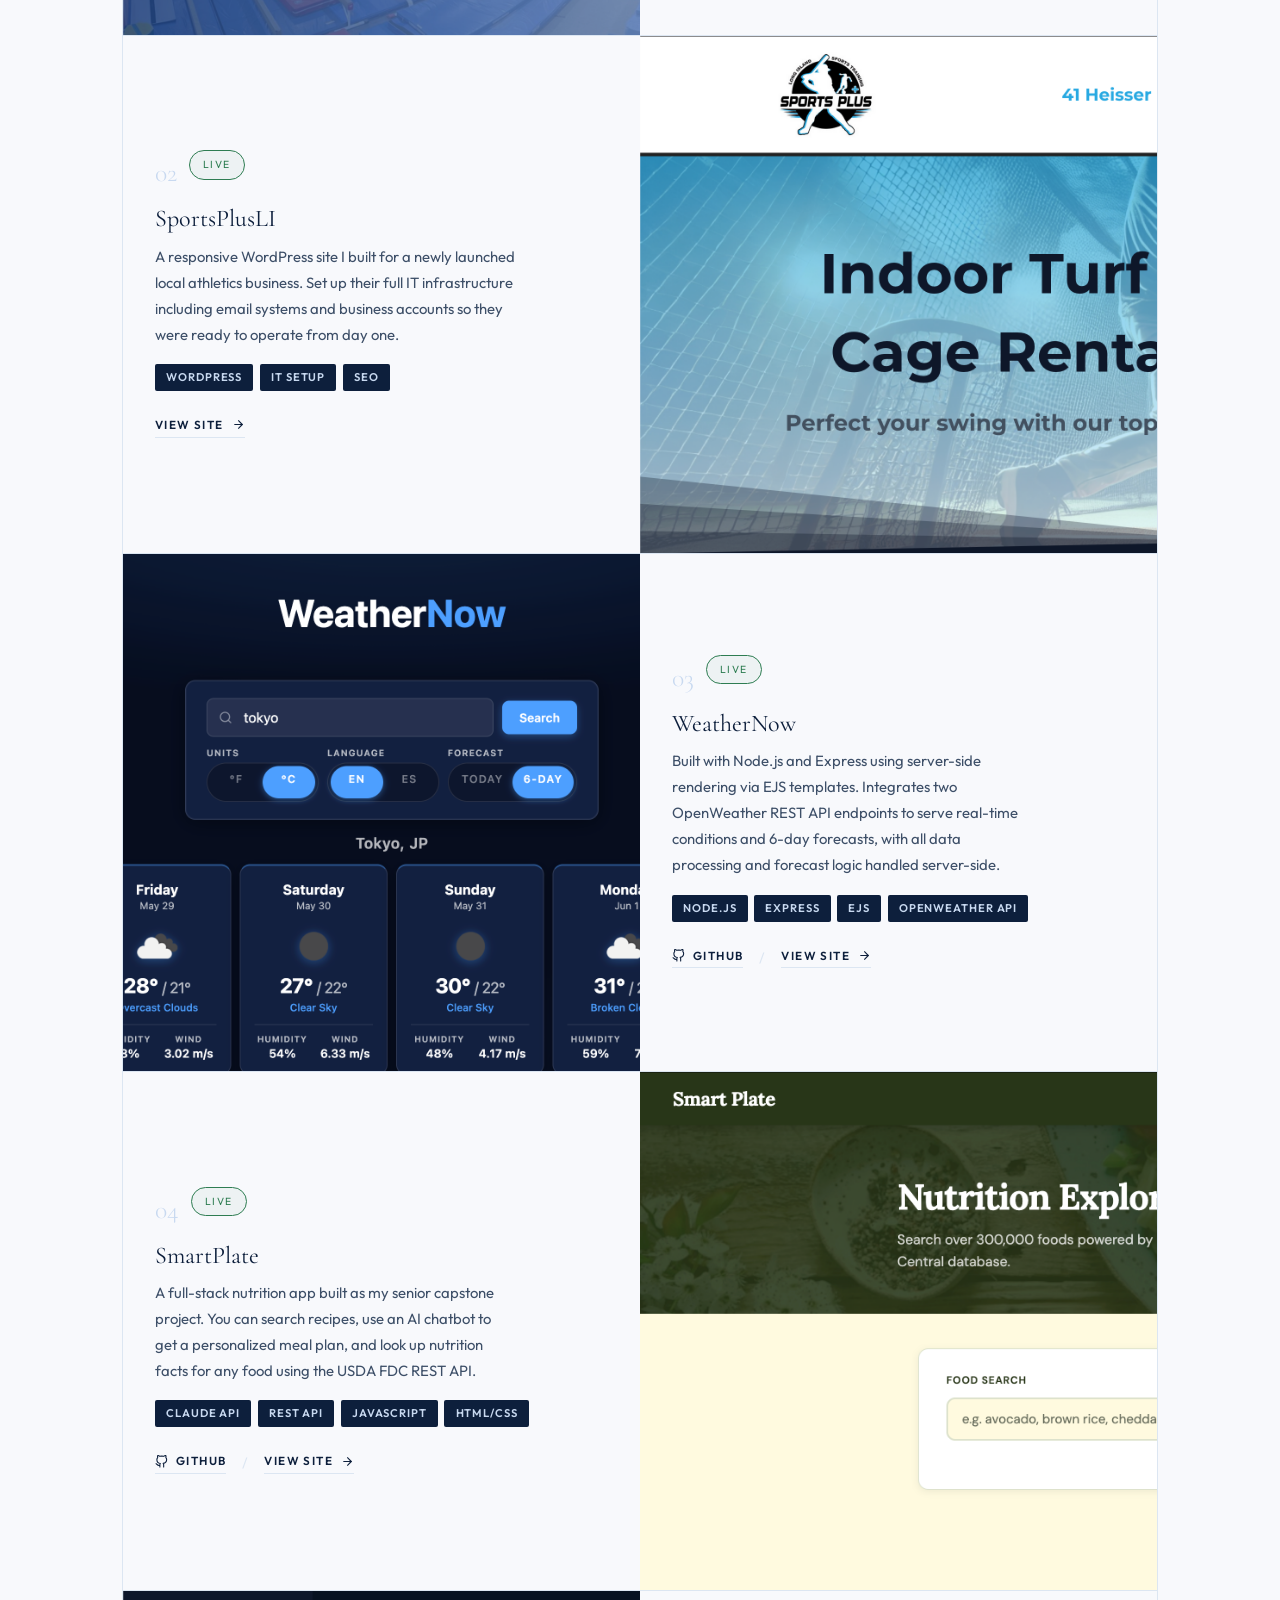
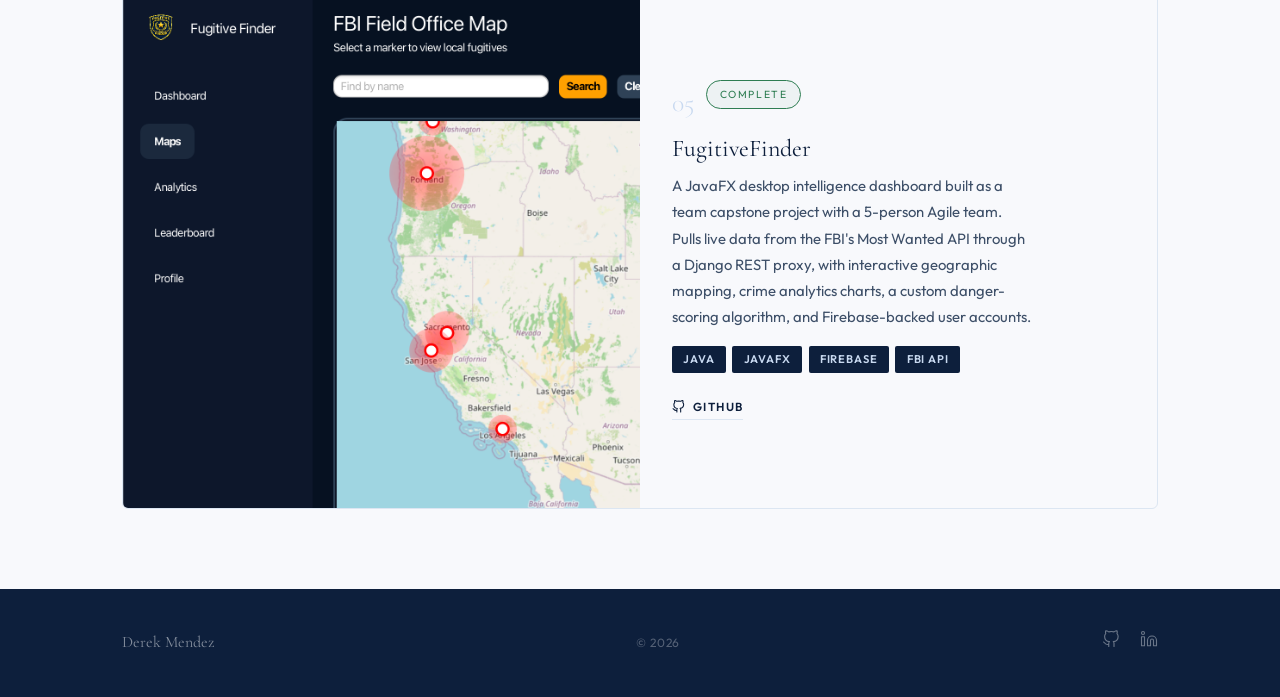
==== commit ad362d1c: "Reordered projects. Put website clients first" ====
--- a/websites/index.html
+++ b/websites/index.html
@@ -1,4 +1,4 @@
-<!--Derek Mendez Portfolio - index.html-->
+<!--Derek Mendez Portfolio - websites.html-->
 <!DOCTYPE html>
 <html lang="en">
 <head>
@@ -86,7 +86,69 @@
   <div class="project-list-container">
     <div class="project-list">
 
-      <!--Project 1 - WeatherNow-->
+      <!--Project 1 - Farmingdale Gymnastics-->
+      <div class="project-row reveal">
+        <div class="project-image">
+          <a href="http://fgany.com" target="_blank" rel="noopener">
+            <img src="../images/fgany.png" alt="Farmingdale Gymnastics and Ninja Academy website screenshot" />
+            <div class="image-overlay"><span>Visit Site &rarr;</span></div>
+          </a>
+        </div>
+        <div class="project-text">
+          <div class="project-meta">
+            <span class="project-num">01</span>
+            <span class="project-status-badge status-live">Live</span>
+          </div>
+          <h3>Farmingdale Gymnastics &amp; Ninja Academy</h3>
+          <p>
+            A 15+ page WordPress website I built and maintained for a local gymnastics academy.
+            Handled everything from the site design to hybrid IT support to keep
+            their email systems and operations running day to day.
+          </p>
+          <div class="tech-stack">
+            <span class="tech-tag">WordPress</span>
+            <span class="tech-tag">IT Support</span>
+            <span class="tech-tag">Google Workspace</span>
+          </div>
+          <a href="http://fgany.com" target="_blank" rel="noopener" class="project-link">
+            View Site
+            <svg viewBox="0 0 24 24"><line x1="5" y1="12" x2="19" y2="12"/><polyline points="12 5 19 12 12 19"/></svg>
+          </a>
+        </div>
+      </div>
+
+      <!--Project 2 - SportsPlusLI-->
+      <div class="project-row project-row-reverse reveal">
+        <div class="project-image">
+          <a href="http://it.sportsplusli.com" target="_blank" rel="noopener">
+            <img src="../images/sportsplusli.png" alt="SportsPlusLI website screenshot" />
+            <div class="image-overlay"><span>Visit Site &rarr;</span></div>
+          </a>
+        </div>
+        <div class="project-text">
+          <div class="project-meta">
+            <span class="project-num">02</span>
+            <span class="project-status-badge status-live">Live</span>
+          </div>
+          <h3>SportsPlusLI</h3>
+          <p>
+            A responsive WordPress site I built for a newly launched local athletics business.
+            Set up their full IT infrastructure including email systems and business accounts
+            so they were ready to operate from day one.
+          </p>
+          <div class="tech-stack">
+            <span class="tech-tag">WordPress</span>
+            <span class="tech-tag">IT Setup</span>
+            <span class="tech-tag">SEO</span>
+          </div>
+          <a href="http://it.sportsplusli.com" target="_blank" rel="noopener" class="project-link">
+            View Site
+            <svg viewBox="0 0 24 24"><line x1="5" y1="12" x2="19" y2="12"/><polyline points="12 5 19 12 12 19"/></svg>
+          </a>
+        </div>
+      </div>
+
+      <!--Project 3 - WeatherNow-->
       <div class="project-row reveal">
         <div class="project-image">
           <a href="https://weathernow-sih1.onrender.com" target="_blank" rel="noopener">
@@ -96,7 +158,7 @@
         </div>
         <div class="project-text">
           <div class="project-meta">
-            <span class="project-num">01</span>
+            <span class="project-num">03</span>
             <span class="project-status-badge status-live">Live</span>
           </div>
           <h3>WeatherNow</h3>
@@ -125,7 +187,7 @@
         </div>
       </div>
 
-      <!--Project 2 - SmartPlate-->
+      <!--Project 4 - SmartPlate-->
       <div class="project-row project-row-reverse reveal">
         <div class="project-image">
           <div class="project-placeholder placeholder-smartplate">
@@ -137,7 +199,7 @@
         </div>
         <div class="project-text">
           <div class="project-meta">
-            <span class="project-num">02</span>
+            <span class="project-num">04</span>
             <span class="project-status-badge status-live">Live</span>
           </div>
           <h3>SmartPlate</h3>
@@ -163,68 +225,6 @@
               <svg viewBox="0 0 24 24"><line x1="5" y1="12" x2="19" y2="12"/><polyline points="12 5 19 12 12 19"/></svg>
             </a>
           </div>
-        </div>
-      </div>
-
-      <!--Project 3 - Farmingdale Gymnastics-->
-      <div class="project-row reveal">
-        <div class="project-image">
-          <a href="http://fgany.com" target="_blank" rel="noopener">
-            <img src="../images/fgany.png" alt="Farmingdale Gymnastics and Ninja Academy website screenshot" />
-            <div class="image-overlay"><span>Visit Site &rarr;</span></div>
-          </a>
-        </div>
-        <div class="project-text">
-          <div class="project-meta">
-            <span class="project-num">03</span>
-            <span class="project-status-badge status-live">Live</span>
-          </div>
-          <h3>Farmingdale Gymnastics &amp; Ninja Academy</h3>
-          <p>
-            A 15+ page WordPress website I built and maintained for a local gymnastics academy.
-            Handled everything from the site design to hybrid IT support to keep
-            their email systems and operations running day to day.
-          </p>
-          <div class="tech-stack">
-            <span class="tech-tag">WordPress</span>
-            <span class="tech-tag">IT Support</span>
-            <span class="tech-tag">Google Workspace</span>
-          </div>
-          <a href="http://fgany.com" target="_blank" rel="noopener" class="project-link">
-            View Site
-            <svg viewBox="0 0 24 24"><line x1="5" y1="12" x2="19" y2="12"/><polyline points="12 5 19 12 12 19"/></svg>
-          </a>
-        </div>
-      </div>
-
-      <!--Project 4 - SportsPlusLI-->
-      <div class="project-row project-row-reverse reveal">
-        <div class="project-image">
-          <a href="http://it.sportsplusli.com" target="_blank" rel="noopener">
-            <img src="../images/sportsplusli.png" alt="SportsPlusLI website screenshot" />
-            <div class="image-overlay"><span>Visit Site &rarr;</span></div>
-          </a>
-        </div>
-        <div class="project-text">
-          <div class="project-meta">
-            <span class="project-num">04</span>
-            <span class="project-status-badge status-live">Live</span>
-          </div>
-          <h3>SportsPlusLI</h3>
-          <p>
-            A responsive WordPress site I built for a newly launched local athletics business.
-            Set up their full IT infrastructure including email systems and business accounts
-            so they were ready to operate from day one.
-          </p>
-          <div class="tech-stack">
-            <span class="tech-tag">WordPress</span>
-            <span class="tech-tag">IT Setup</span>
-            <span class="tech-tag">SEO</span>
-          </div>
-          <a href="http://it.sportsplusli.com" target="_blank" rel="noopener" class="project-link">
-            View Site
-            <svg viewBox="0 0 24 24"><line x1="5" y1="12" x2="19" y2="12"/><polyline points="12 5 19 12 12 19"/></svg>
-          </a>
         </div>
       </div>
 
